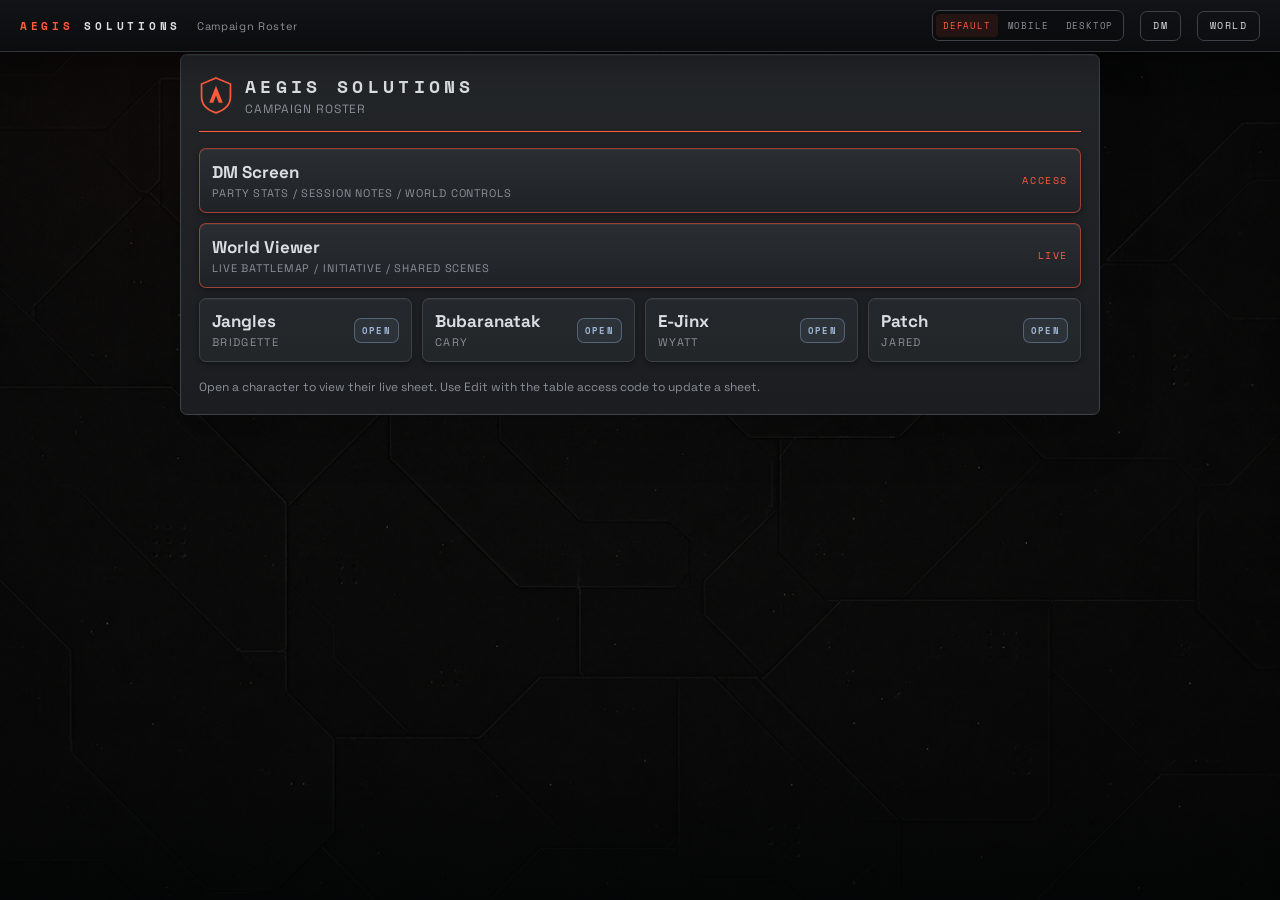
==== index.html @ 035903f2 "Fix desktop player End Turn control" ====
<!DOCTYPE html>
<html lang="en">
<head>
<meta charset="UTF-8">
<meta name="viewport" content="width=device-width, initial-scale=1.0">
<meta name="theme-color" content="#111315">
<link rel="manifest" href="manifest.webmanifest">
<link rel="icon" href="assets/aegis-app-icon.svg" type="image/svg+xml">
<link rel="apple-touch-icon" href="assets/aegis-apple-touch-icon.png">
<meta http-equiv="Cache-Control" content="no-cache, no-store, must-revalidate">
<meta http-equiv="Pragma" content="no-cache">
<meta http-equiv="Expires" content="0">
<meta http-equiv="refresh" content="0; url=campaign.html?app=20260704b">
<title>AEGIS SOLUTIONS</title>
<script>
(function(){
  var build = '20260704b';
  if ('serviceWorker' in navigator && location.protocol === 'https:') {
    navigator.serviceWorker.register('sw.js?app=' + build, { updateViaCache: 'none' }).catch(function(){});
  }
})();
</script>
</head>
<body>
<a href="campaign.html?app=20260704b">Open campaign roster</a>
</body>
</html>
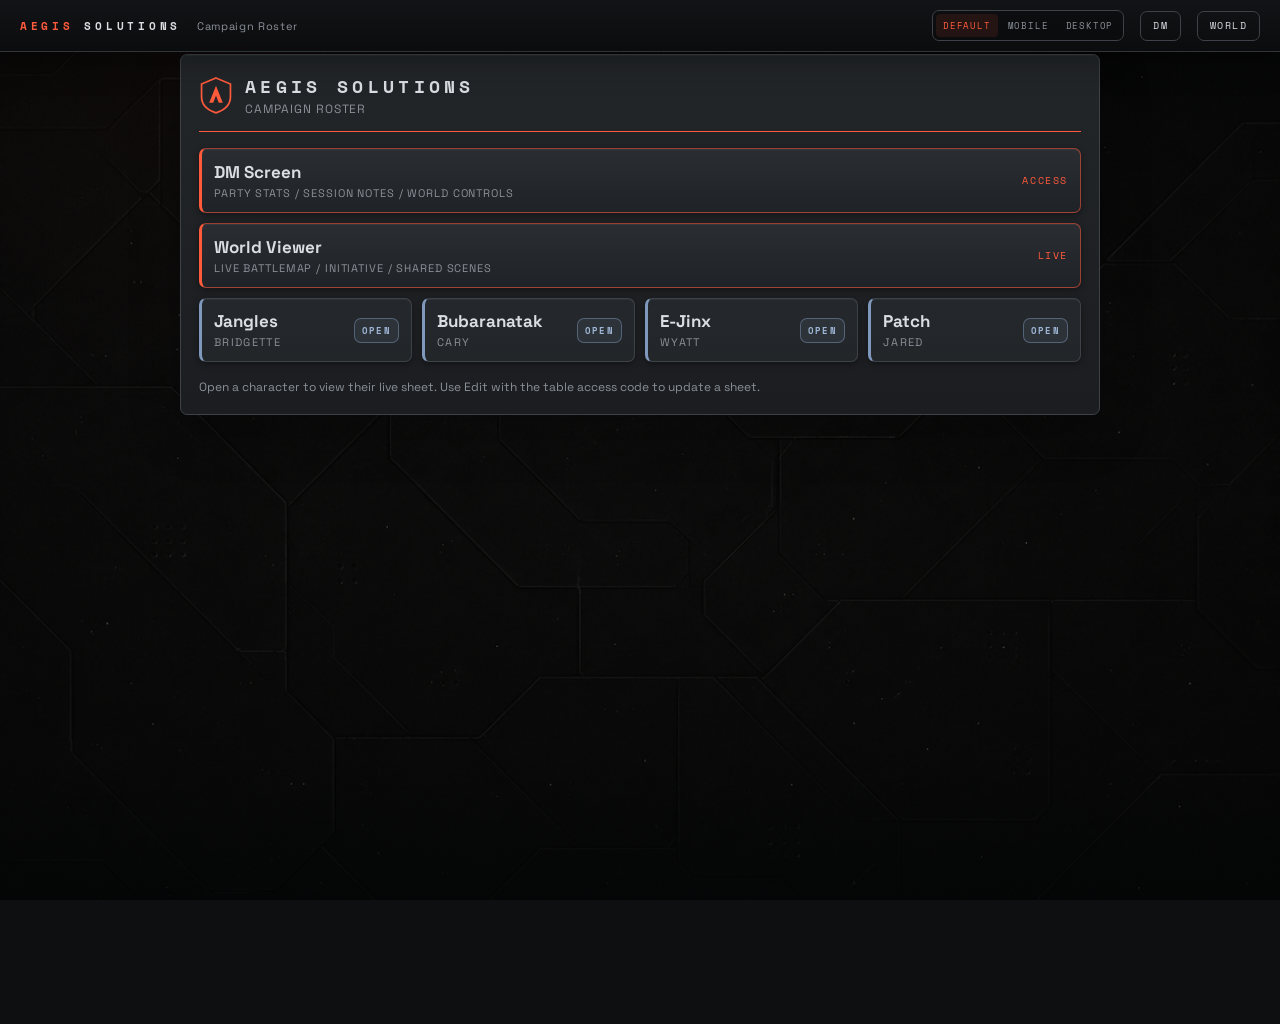
==== commit 2b6d8c06: "Ship World Viewer Drop 2 improvements" ====
--- a/index.html
+++ b/index.html
@@ -10,11 +10,11 @@
 <meta http-equiv="Cache-Control" content="no-cache, no-store, must-revalidate">
 <meta http-equiv="Pragma" content="no-cache">
 <meta http-equiv="Expires" content="0">
-<meta http-equiv="refresh" content="0; url=campaign.html?app=20260704b">
+<meta http-equiv="refresh" content="0; url=campaign.html?app=20260705a">
 <title>AEGIS SOLUTIONS</title>
 <script>
 (function(){
-  var build = '20260704b';
+  var build = '20260705a';
   if ('serviceWorker' in navigator && location.protocol === 'https:') {
     navigator.serviceWorker.register('sw.js?app=' + build, { updateViaCache: 'none' }).catch(function(){});
   }
@@ -22,6 +22,6 @@
 </script>
 </head>
 <body>
-<a href="campaign.html?app=20260704b">Open campaign roster</a>
+<a href="campaign.html?app=20260705a">Open campaign roster</a>
 </body>
 </html>
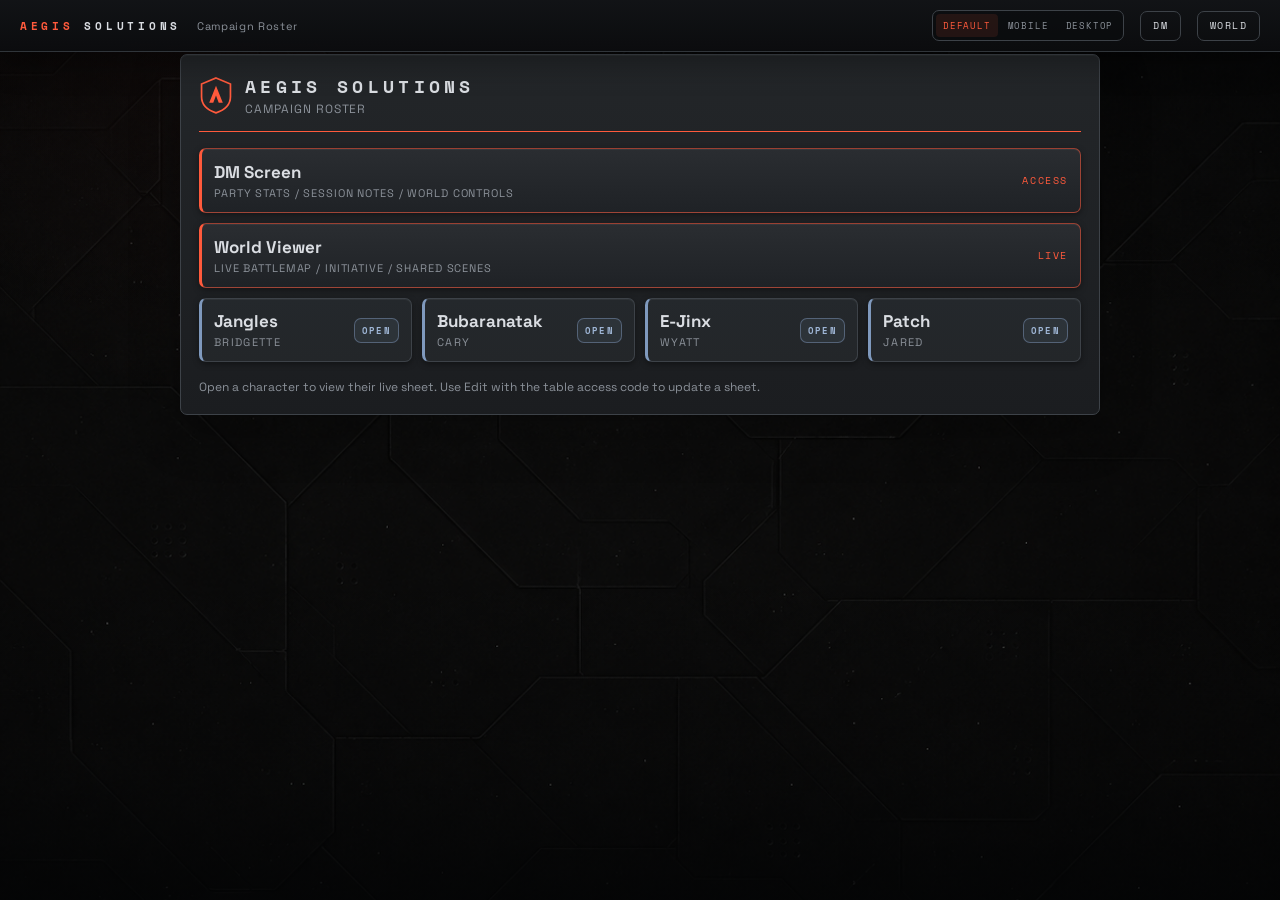
==== commit fe599ab7: "Keep world tokens and templates editable" ====
--- a/index.html
+++ b/index.html
@@ -10,11 +10,11 @@
 <meta http-equiv="Cache-Control" content="no-cache, no-store, must-revalidate">
 <meta http-equiv="Pragma" content="no-cache">
 <meta http-equiv="Expires" content="0">
-<meta http-equiv="refresh" content="0; url=campaign.html?app=20260705a">
+<meta http-equiv="refresh" content="0; url=campaign.html?app=20260707a">
 <title>AEGIS SOLUTIONS</title>
 <script>
 (function(){
-  var build = '20260705a';
+  var build = '20260707a';
   if ('serviceWorker' in navigator && location.protocol === 'https:') {
     navigator.serviceWorker.register('sw.js?app=' + build, { updateViaCache: 'none' }).catch(function(){});
   }
@@ -22,6 +22,6 @@
 </script>
 </head>
 <body>
-<a href="campaign.html?app=20260705a">Open campaign roster</a>
+<a href="campaign.html?app=20260707a">Open campaign roster</a>
 </body>
 </html>
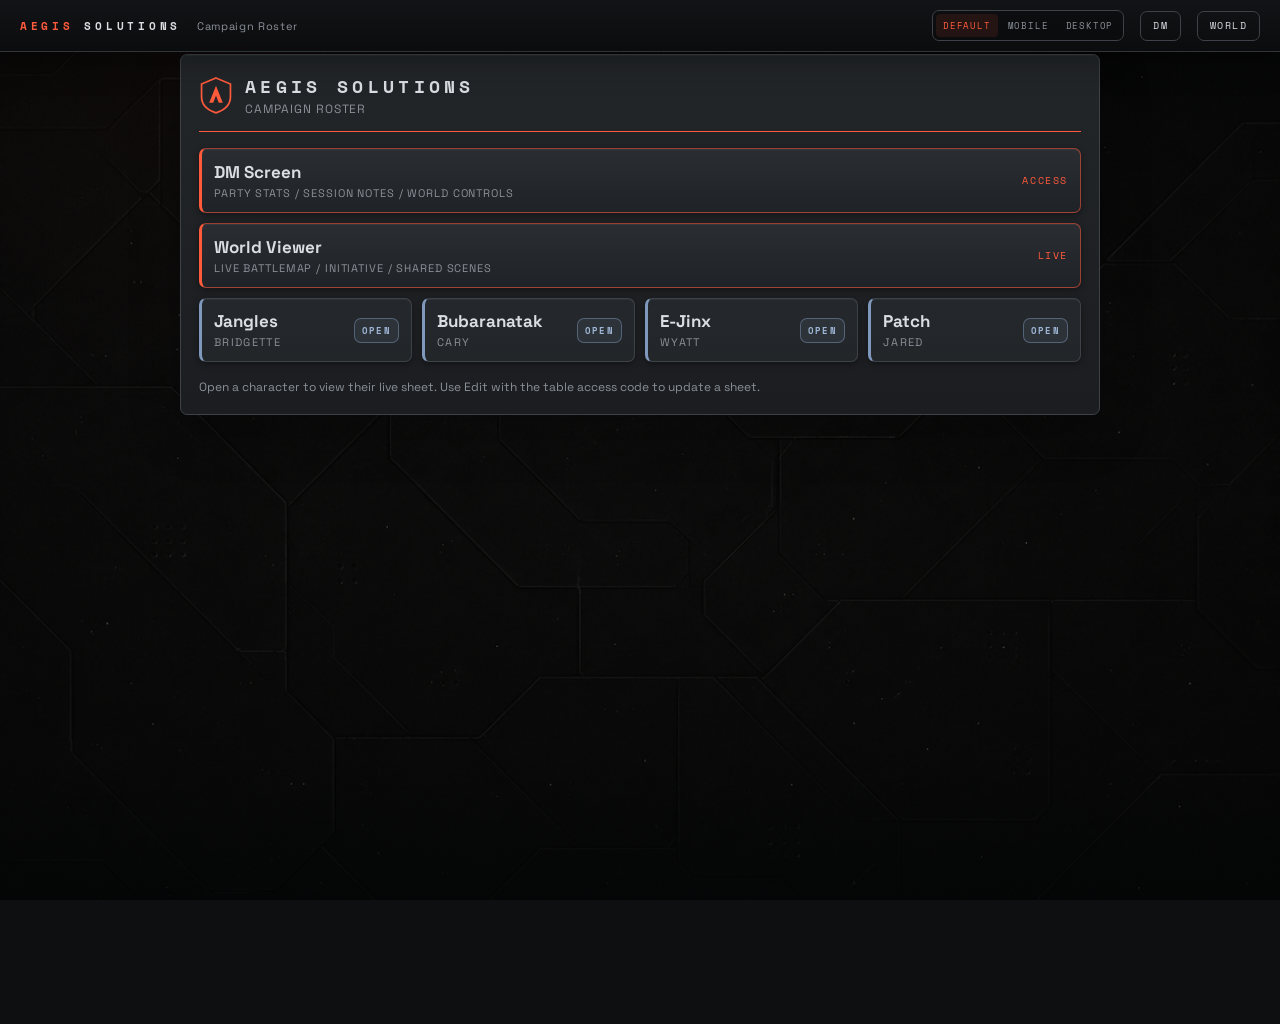
==== commit 905449b1: "Harden world viewer interactions" ====
--- a/index.html
+++ b/index.html
@@ -10,11 +10,11 @@
 <meta http-equiv="Cache-Control" content="no-cache, no-store, must-revalidate">
 <meta http-equiv="Pragma" content="no-cache">
 <meta http-equiv="Expires" content="0">
-<meta http-equiv="refresh" content="0; url=campaign.html?app=20260707a">
+<meta http-equiv="refresh" content="0; url=campaign.html?app=20260707e">
 <title>AEGIS SOLUTIONS</title>
 <script>
 (function(){
-  var build = '20260707a';
+  var build = '20260707e';
   if ('serviceWorker' in navigator && location.protocol === 'https:') {
     navigator.serviceWorker.register('sw.js?app=' + build, { updateViaCache: 'none' }).catch(function(){});
   }
@@ -22,6 +22,6 @@
 </script>
 </head>
 <body>
-<a href="campaign.html?app=20260707a">Open campaign roster</a>
+<a href="campaign.html?app=20260707e">Open campaign roster</a>
 </body>
 </html>
